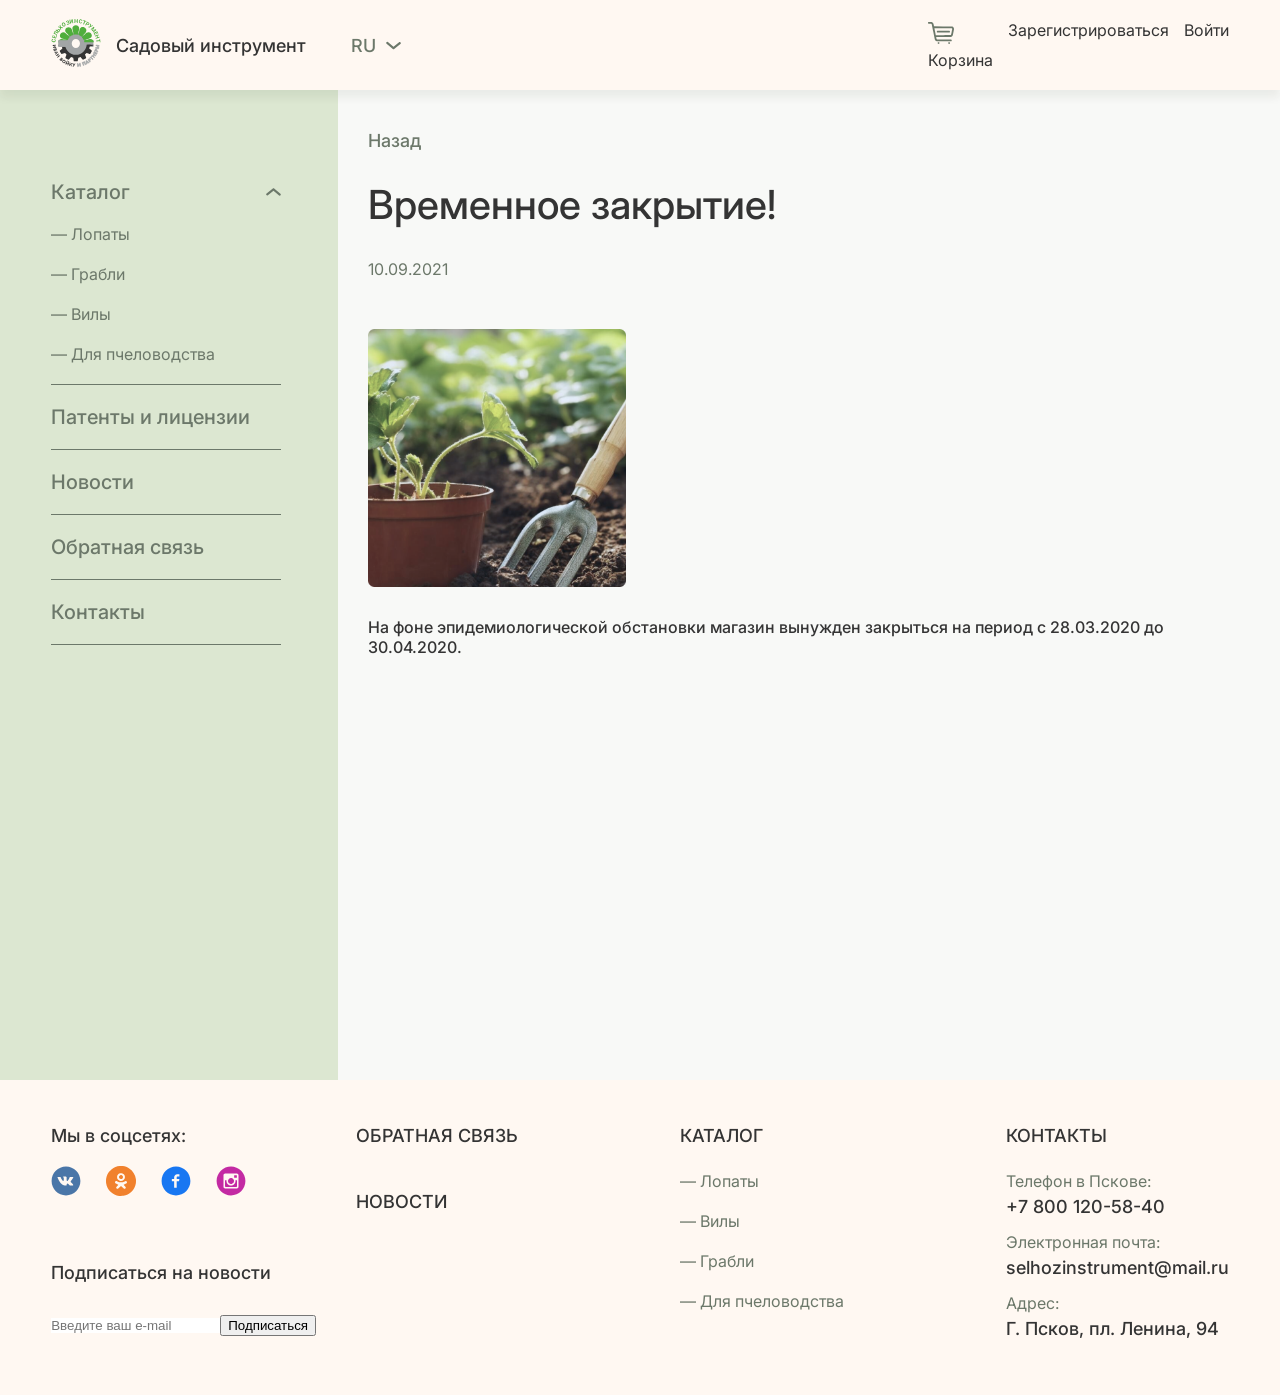
==== one-news.html @ d5352012 "init" ====
<!DOCTYPE html>
<html lang="en">
<head>
  <title>Новость</title>
  <meta charset="utf-8">
  <meta name="viewport" content="width=device-width, initial-scale=1.0">
  <link type="text/css" href = "static/index.css" rel = "stylesheet">
  <link type="text/css" href = "static/one-news/one-news.css" rel = "stylesheet">
</head>
<body>
<div class="wrapper">
  <!--    *******************************************HEADER-->
  <header>
    <div class="header_elements">
      <div class="header_elements-left">
        <div class="logo">
          <a class="link__logo-img" href="" >
            <img class="logo-img" src="static/logo.svg" alt="logo">
          </a>
          <a class="link__logo-name" href="">
            Садовый инструмент
          </a>
        </div>


        <div class="translation">

          <div class="select is-active">
            <div class="translation-language">ru</div>


            <img class="select-header" src="static/Vector.svg" alt="arrow">
            <div class="select-body">
              <div class="select-body-style">
                <div class="select-item">ru</div>
                <div class="select-item">en</div>
                <div class="select-item">de</div>
              </div>
            </div>
          </div>

        </div>
      </div>

      <div class="header_elements-right">
        <a class="basket" href="">
          <img class="basket-img" src="static/shopping-cart.svg" alt="shopping-cart">
          <div class="basket-text">Корзина</div>
        </a>
        <!--                <div class="login-reg-block">-->
        <a class="basket" href="">
          Зарегистрироваться
        </a>
        <a class="basket" href="">
          Войти
        </a>
        <!--                </div>-->
      </div>




    </div>
  </header>


  <div class="main">
    <!--    *******************************************SIDEBAR-->
    <div class="aside">
      <div id="aside-block">

        <div class="asideElement">
          <div class="catalog">
            <a href="" class="aside-link">
              Каталог
            </a>
            <img class="catalog-header" src="static/Vector.svg" alt="arrow" onclick="catalogSelect()">
          </div>
          <div class="catalog-items">
            <a class="catalog-item" href="">— Лопаты</a>
            <a class="catalog-item" href="">— Грабли</a>
            <a class="catalog-item" href="">— Вилы</a>
            <a class="catalog-item" href="">— Для пчеловодства</a>
          </div>
        </div>

        <div class="asideElement">
          <a href="" class="aside-link">
            Патенты и лицензии
          </a>
        </div>

        <div class="asideElement">
          <a href="" class="aside-link">
            Новости
          </a>
        </div>
        <div class="asideElement">
          <a href="" class="aside-link">
            Обратная связь
          </a>
        </div>
        <div class="asideElement">
          <a href="" class="aside-link">
            Контакты
          </a>
        </div>

      </div>
    </div>



    <!--    *******************************************CONTENT-->

    <div class="content" >
      <!--                *******************************************  -->

      <div class="news-bread-crumbs">
        <a href="" class="news-bread-crumb-link">
          Назад
        </a>
      </div>

      <div class="title">
        Временное закрытие!
      </div>

      <div class="one-news-date">
        <p>
          10.09.2021
        </p>
      </div>

      <div class="new-text">
        <img class="one-news-img" src="static/one-news/one-news.png" alt="news-photo">
        <p>
          На фоне эпидемиологической обстановки магазин вынужден закрыться на период с 28.03.2020 до 30.04.2020.
        </p>
      </div>





      </div>




    </div>



    <div class="clear"></div>
  </div>






  <!--    *******************************************FOOTER-->
  <footer>
    <div class="footer-elements">

      <div class="footerElement1">

        <div class="footerElement1_1">
          <div class="social_networks">
            <p>Мы в соцсетях:</p>
            <div class="social-net-Items">
              <a class="social-net-Item" href="" >
                <img class="social-net-img" src="static/vk.svg" alt="vk">
              </a>
              <a class="social-net-Item" href="" >
                <img class="social-net-img" src="static/ok.svg" alt="ok">
              </a>
              <a class="social-net-Item" href="" >
                <img class="social-net-img" src="static/fb.svg" alt="fb">
              </a>
              <a class="social-net-Item" href="" >
                <img class="social-net-img" src="static/inst.svg" alt="inst">
              </a>
            </div>
          </div>

          <div class="linkBlock1">
            <a href="" class="footer_link1">ОБРАТНАЯ СВЯЗЬ</a>
            <a href="" class="footer_link2">НОВОСТИ</a>
          </div>
        </div>

        <div class="followBlock">
          <p>Подписаться на новости</p>
          <div class="newsFollow">
            <input type="email" id="followEmail" name="Follow" placeholder="Введите ваш e-mail">
            <button type="submit" id="followButton">Подписаться
            </button>
          </div>
        </div>
      </div>


      <div class="footerElement2">
        <div class="footer_catalog">
          <a href="" class="footer_link3">
            КАТАЛОГ
          </a>
          <div class="light_catalog-elements">
            <a href="" class="footer_catalog-element">— Лопаты</a>
            <a href="" class="footer_catalog-element">— Вилы</a>
            <a href="" class="footer_catalog-element">— Грабли</a>
            <a href="" class="footer_catalog-element">— Для пчеловодства</a>
          </div>
        </div>
      </div>

      <div class="footerElement3">
        <div class="footer_contacts">
          <a href="" class="footer_link4">Контакты</a>
        </div>
        <div class="footer_contact-elements">
          <div class="contact_element">
            <p class="light_catalog-elements">
              Телефон в Пскове:
            </p>
            <a  href="tel:+78001205840">
              +7 800 120-58-40
            </a>
          </div>
          <div class="contact_element">
            <p class="light_catalog-elements">
              Электронная почта:
            </p>
            <a  href="mailto:selhozinstrument@mail.ru">
              selhozinstrument@mail.ru
            </a>
          </div>
          <div class="contact_element">
            <p class="light_catalog-elements">
              Адрес:
            </p>
            <p>
              Г. Псков, пл. Ленина, 94
            </p>
          </div>

        </div>
      </div>
    </div>
  </footer>
</div>



<script src="static/index.js"></script>
</body>
</html>
---- static/index.css ----
@import url('https://fonts.googleapis.com/css2?family=Inter:wght@300;400;500;600&display=swap');

html,body,div,p,h1,header,nav,aside,footer,a,ul,li,input,form{
    margin:0;padding:0;outline:0;border:0;
}

html {
    scroll-padding-top: 90px;
}

a{
    text-decoration: none;
    color: inherit;
    display: block;
}

.burger-menu, .mobile-icon, .translation-mobile, .footer-mobile {
    display: none;
}

header {
    background:#FFF8F2;
    position: sticky;
    height: 90px;
    top: 0;
    z-index: 100;
    font-family: inter;
    font-weight: 500;
    color: #343434;
    font-size: 18px;
    box-shadow: 0 8px 8px 0 #1c29150f;
}
.header_elements{
    flex-wrap: wrap;
    max-width: 1260px;
    margin: 0 auto;
    padding: 0 4%;
    height: inherit;
    display: flex;
    justify-content: space-between;
    /*grid-template-columns: repeat( auto-fit, minmax(370px, 1fr) );*/
    column-gap: 10px;
    align-items: center;

}
.header_elements-left {
    display: flex;
    flex-direction: row;
    align-items: center;
}
.header_elements-left {
    justify-self: start;
}
.header_elements-right {
    display: flex;
    flex-direction: row;
    column-gap: 15px;
    justify-self: end;
    font-size: 16px;
    font-weight: 400;
}
.right-block-text{
    color: #6C786A;
}

.logo {
    display: flex;
    flex-direction: row;
    column-gap: 15px;
    align-items: center;
}
.link__logo-name {
    white-space: nowrap;
}

.translation{
    text-transform: uppercase;
    color: #6C786A;
    margin-left: 45px;
}
.select {
    position: relative;
    display: flex;
    flex-direction: row;
    column-gap: 10px;
    align-items: center;
}
.select.is-active .select-body{
    display: none;
}
.select-header {
    cursor: pointer;
}
.select-header.active {
    transform: rotate(180deg);
}


.select-body {
    cursor: pointer;
    background-color: #e0dfdf63;
    position: absolute;
    width: 60px;
    border-radius: 6px;
    left: 90%;
    transform: translateX(-50%);
    top: 27px;
    display: block;
}
.select-body-style{
    display: flex;
    flex-direction: column;
    justify-content: center;
    align-items: center;
}
.select-item{
    /*margin: 6px;*/
    /*border-bottom: 1.5px solid rgba(108, 120, 106, 0.5);*/
}
.select-item:hover{
    /*color: #343434;*/
    /*border-bottom: 2px solid #343434;*/
}

.buttonLenguage {
    font-family: inter;
    font-weight: 500;
    color: #6C786A;
    font-size: 18px;
    border: none;
    background: transparent;
    margin: 6px;
    border-bottom: 1.5px solid rgba(108, 120, 106, 0.5);
}

.buttonLenguage:hover {
    color: #343434;
    border-bottom: 2px solid #343434;
}




/*****************************content*/

.wrapper {
    background: linear-gradient(to right, #DCE7D1 30%, #F8F9F7 0);
    font-family: inter;
    font-weight: 500;
    color: #343434;
    font-size: 18px;
}
.main {
    display: flex;
    max-width: 1260px;
    margin: 0 auto;
    padding: 0 4%;
    background: linear-gradient(to right, #DCE7D1 20%, #F8F9F7 0);
}

.content{
    /*background:#cae2c5;*/
    width: 75%;
    float: none;
    display: block;
    padding-left: 30px;
    margin-bottom: 100px;
}


/******************************************** КАТЕГОРИИ ТОВАРОВ */

.title {
    padding: 90px 0 30px;
    font-size: 40px;
    font-weight: 500;
}
.products {
    display: grid;
    grid-template-columns: 1fr 1fr;
    /*grid-template-rows: 1fr 1fr;*/
    /*grid-template-columns: repeat( auto-fit, minmax(300px, 1fr) );*/
    gap: 30px;
}
.product {
    cursor: pointer;
    height: 220px;
    border: 1px solid #E5E5E5;
    padding: 5% 5% 5% 5%;
    display: flex;
    flex-direction: column;
    gap: 10%;
    width: inherit;
    justify-content: flex-end;
    align-items: center;
    background-color: white;
    border-radius: 10px;
    box-shadow: 0 6px 10px 0 #B7CAD033;
    font-size: 20px;

}
.product:hover {
    box-shadow: 0 6px 10px 0 rgba(99, 109, 113, 0.2);
}
.product-img {
    max-width: 170px;
    max-height: 170px;
}
.one-product-art {
    font-size: 14px;
    color: #6C786A;
    font-weight: 400;
}
.more {
    display: flex;
    flex-direction: row;
    gap: 7px;
    flex-wrap: wrap;
}

.one-product-desc {
    font-size: 16px;
    color: #343434;
    font-weight: 400;
}
.one-product-price {
    font-size: 24px;
    color: #343434;
}
/*<!--    ******************************************* СПИСОК ТОВАРОВ-->*/

.products-list {
    display: grid;
    /*grid-template-columns: 1fr 1fr 1fr;*/
    grid-template-columns: repeat( auto-fit, minmax(250px, 1fr) );
    gap: 30px;
}
.one-product {
    cursor: pointer;
    max-width: 446px;
    border: 1px solid #E5E5E5;
    padding: 20px;
    box-sizing: border-box;
    background-color: white;
    box-shadow: 0 6px 10px 0 #B7CAD033;
    border-radius: 10px;
    display: grid;
    flex-direction: column;
    row-gap: 15px;
}
.one-product-img {
    justify-self: center;
    height: 190px;
    width: 190px;
}
.one-product:hover {
    box-shadow: 0 6px 10px 0 rgba(99, 109, 113, 0.2);}

.numb-products {
    margin-bottom: 20px;
}



.scrollGoods {
    margin-top: 30px;
    display: flex;
    flex-wrap: wrap;
    align-items: center;
    flex-direction: row;
    justify-content: space-between;
    gap: 20px;
}
.scroll {
    display: flex;
    align-items: center;
    flex-direction: row;
    justify-content: flex-end;
    column-gap: 10px;
}
.number-page {
    align-items: center;
    column-gap: 10px;
    font-size: 16px;
    color: #6C786A;
    font-weight: 400;
    display: flex;
    flex-direction: row;
}
.this-page {
    display: flex;
    align-items: center;
    justify-content: center;
    height: 40px;
    width: 40px;
    border-radius: 10px;
    background-color: white;
    border: 1px solid #E5E5E5;
}

.showMore {
    background-color: #DCE7D1;
    color: #6C786A;
    border-radius: 5px;
    border: none;
    height: 60px;
    width: 260px;
    font-family: 'Inter';
    font-size: 18px;
    font-weight: 500;
    cursor: pointer;
}
.rightLink, .leftLink {
    display: flex;
    align-items: center;
    justify-content: center;
    height: 40px;
    width: 40px;
    border-radius: 10px;
    background-color: #DCE7D1;

}

.showMore:hover, .rightLink:hover, .leftLink:hover {
    box-shadow: 0 6px 10px 0 #B7CAD033;
    border: 1px solid #E5E5E5;
}





/******************************************Aside*/
.aside{
    float:none;
    position:sticky;
    width: 25%;
    top: 90px;
    background-color: red;
    height:100%;
}
.clear{
    clear:both;
}
#aside-block {
    background:#DCE7D1;
    height: 100vh;
    /*overflow-y: auto;*/
    padding-top: 90px;
    font-size: 20px;
    color: #6C786A;
}
.asideElement:first-child{
    padding-top: 0;
}
.asideElement {
    padding: 20px 0;
    border-bottom: 1.5px solid #6C786A;
    width: 80%;
    display: flex;
    flex-direction: column;
    justify-content: space-between;
}

.catalog-items.catalog-active{
    display: none;
}
.catalog-burger-items.catalog-active{
    display: none;
}

.catalog{
    display: flex;
    flex-direction: row;
    justify-content: space-between;
}
.catalog-header {
    cursor: pointer;
    transform: rotate(180deg);
}
.catalog-burger-header {
    cursor: pointer;
    transform: rotate(180deg);
}
.catalog-header.catalog-header-active {
    transform: rotate(0deg);
}
.catalog-burger-header.catalog-header-active {
    transform: rotate(0deg);
}
.catalog-items {
    font-weight: 400;
    font-size: 16px;
    display: block;
}
.catalog-burger-items {
    font-weight: 400;
    font-size: 16px;
    display: block;
}
.catalog-item {
    width: fit-content;
    padding-top: 20px;
}
.catalog-item:hover, .aside-link:hover {
    color: #343434;
}




/**********************************footer*/
footer{
    background: #FFF8F2;
    min-height: 315px;
    max-height: max-content;
    font-family: inter;
    font-weight: 500;
    color: #343434;
    font-size: 18px;
}
.footer-elements{
    max-width: 1260px;
    margin: 0 auto;
    height: auto;
    padding: 45px 4%;
    display: flex;
    flex-direction: row;
    flex-wrap: wrap;
    gap: 45px;
    align-items: flex-start;
    justify-content: space-between;
}
.footerElement1, .footerElement2, .footerElement3 {

}

/**************************footer element 1*/
.footerElement1 {
    display: flex;
    flex-direction: column;
    row-gap: 50px;
}


.footer_link1, .footer_link2, .footer_link3, .footer_link4 {
    text-transform: uppercase;
}
.footer_link1:hover, .footer_link2:hover, .footer_link3:hover, .footer_link4:hover {
    color: #6C786A;
}
.footerElement1_1 {
    display: flex;
    flex-direction: row;
    column-gap: 110px;
}
.social_networks {
    display: flex;
    flex-direction: column;
    row-gap: 20px;
    width: max-content;
}
.social-net-Items {
    display: flex;
    flex-direction: row;
    column-gap: 25px;
}
.linkBlock1 {
    display: flex;
    flex-direction: column;
    row-gap: 45px;
}

.followBlock {
    display: flex;
    flex-direction: column;
    row-gap: 20px;
}

.newsFollow{
    display: flex;
    align-items: center;
    height: 45px;
    border-radius: 5px;
    box-sizing: content-box;
    background-color: transparent;
    min-width: 300px;
    max-width: 460px;
}
.followEmail, .followButton {
    height: inherit;
    background: transparent;
    border: 2px solid #4FAE3C;
    box-sizing: border-box;
    font-family: inter;
    font-weight: 400;
    font-size: 14px;
}
.followEmail {
    border-start-start-radius: 5px;
    border-end-start-radius: 5px;
    width: 100%;
    padding: 0 10px;
    color: #6C786A;
    background-color: transparent;
}
.followButton {
    border-end-end-radius: 5px;
    border-start-end-radius: 5px;
    width: 150px;
    background-color: #4FAE3C;
    cursor: pointer;
    color: white;
}
.followButton:hover {
    background-color: rgba(101, 222, 76, 0.31);
}


/**************************footer element 2*/
.footer_catalog, .footerElement3 {
    display: flex;
    flex-direction: column;
    row-gap: 25px;
}
.light_catalog-elements {
    display: flex;
    flex-direction: column;
    row-gap: 20px;
    font-size: 16px;
    color: #6C786A;
    font-weight: 400;
}
.footer_catalog-element:hover {
    color: #343434;
}

.footer_contact-elements{
    display: flex;
    flex-direction: column;
    row-gap: 15px;
}
.contact_element{
    display: flex;
    flex-direction: column;
    row-gap: 5px;
}
.contact_element>a:hover{
    color: #6C786A;
}
---- static/one-news/one-news.css ----
.news-bread-crumbs {
    color: #6C786A;
    display: flex;
    flex-direction: row;
    column-gap: 5px;
    position: absolute;
    margin-top: 40px;

}
.news-bread-crumb-link:hover {
    color: #4FAE3C;
}
.news-bread-crumb-space {
    color: #4FAE3C;
}
.one-news-date{
    font-size: 16px;
    color: #6C786A;
    font-weight: 400;
}
.new-text {
    font-size: 16px;
    margin-top: 50px;
    display: flex;
     flex-direction: row;
    flex-wrap: wrap;
    gap: 30px;
}
.one-news-img {
    width: 30%;
    min-width: 200px;
}
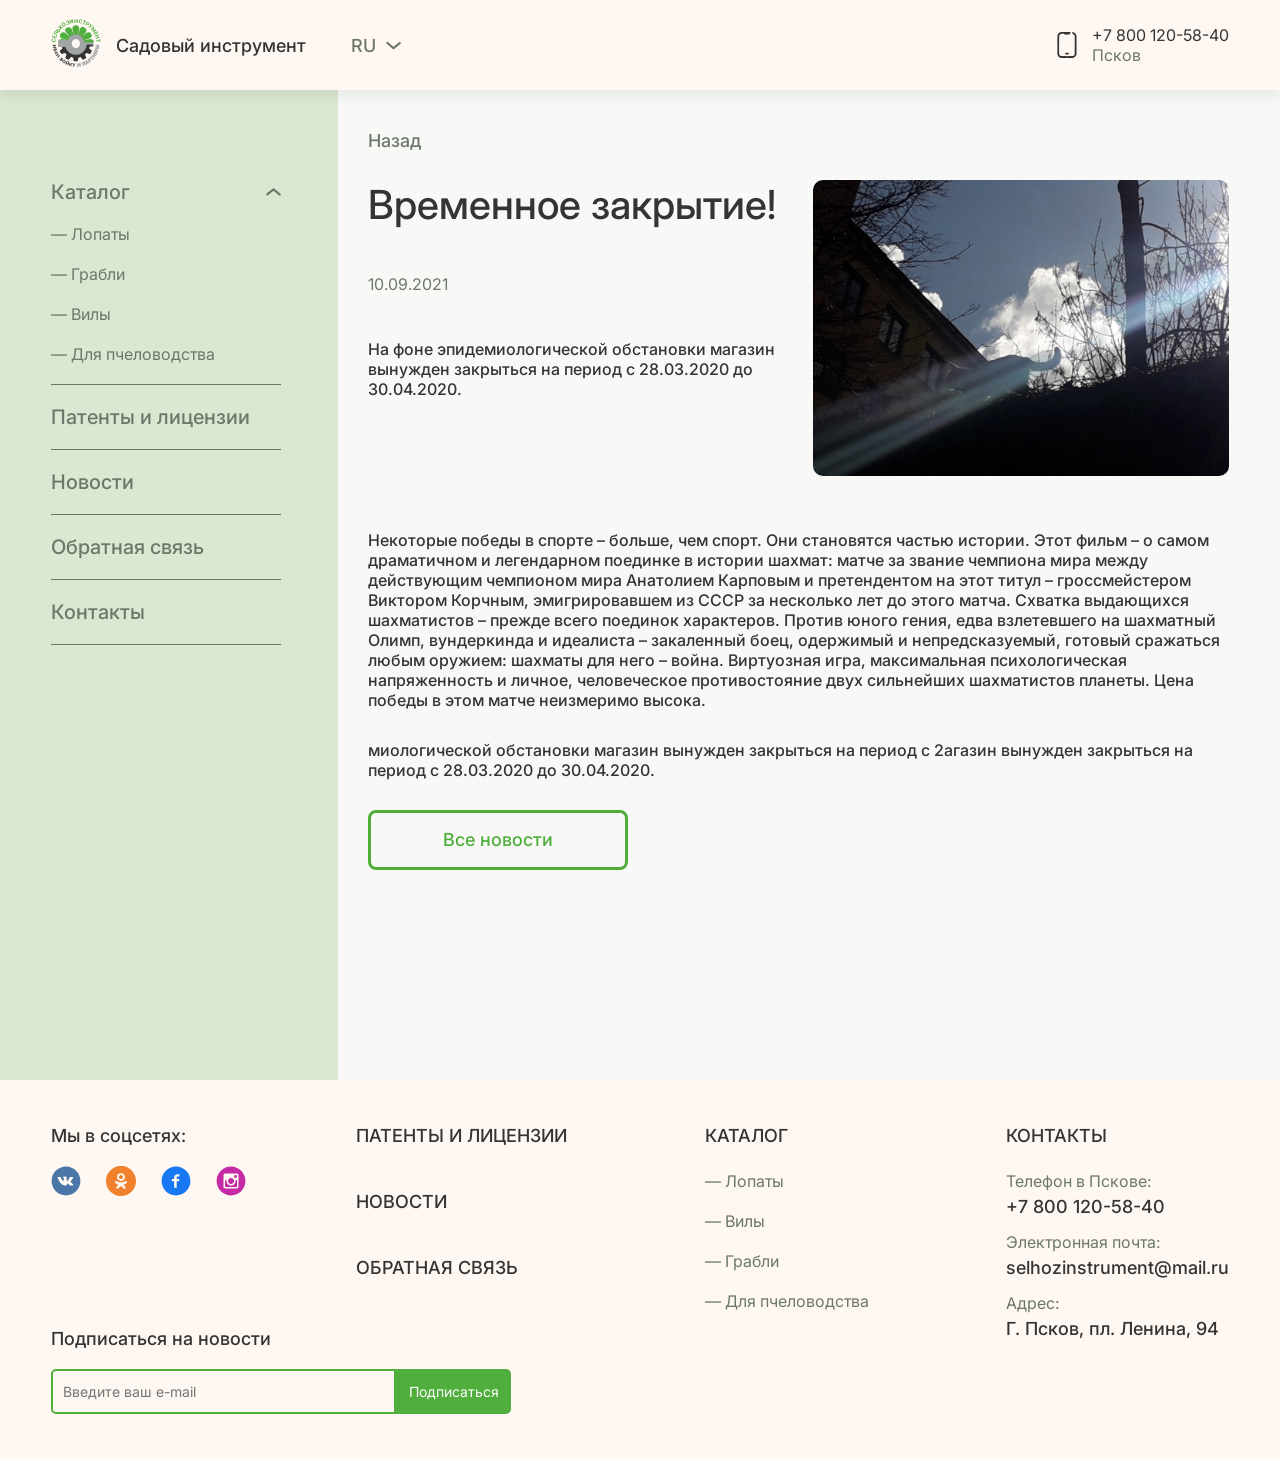
==== commit 8628a2e0: "news" ====
--- a/one-news.html
+++ b/one-news.html
@@ -5,7 +5,9 @@
   <meta charset="utf-8">
   <meta name="viewport" content="width=device-width, initial-scale=1.0">
   <link type="text/css" href = "static/index.css" rel = "stylesheet">
-  <link type="text/css" href = "static/one-news/one-news.css" rel = "stylesheet">
+  <link type="text/css" href = "static/one-news.css" rel = "stylesheet">
+  <link type="text/css" href = "static/adaptability-content.css" rel = "stylesheet">
+  <link type="text/css" href = "static/adaptability.css" rel = "stylesheet">
 </head>
 <body>
 <div class="wrapper">
@@ -24,88 +26,227 @@
 
 
         <div class="translation">
-
           <div class="select is-active">
-            <div class="translation-language">ru</div>
-
-
+            <div class="translation-language">RU</div>
             <img class="select-header" src="static/Vector.svg" alt="arrow">
             <div class="select-body">
               <div class="select-body-style">
-                <div class="select-item">ru</div>
-                <div class="select-item">en</div>
-                <div class="select-item">de</div>
+                <form action="" method="post" class="select-item">
+                  <input name="next" type="hidden" value="">
+                  <select class="custom-select" name="language" style="display: none;">
+                    <option value="">
+                    </option>
+                  </select>
+                  <button type="submit" class="buttonLenguage">RU
+                  </button>
+                </form>
+                <form action="" method="post" class="select-item">
+                  <input name="next" type="hidden" value="">
+                  <select class="custom-select" name="language" style="display: none;">
+                    <option value="">
+                    </option>
+                  </select>
+                  <button type="submit" class="buttonLenguage">EN
+                  </button>
+                </form>
+                <form action="" method="post" class="select-item">
+                  <input name="next" type="hidden" value="">
+                  <select class="custom-select" name="language" style="display: none;">
+                    <option value="">
+                    </option>
+                  </select>
+                  <button type="submit" class="buttonLenguage">DE
+                  </button>
+                </form>
               </div>
             </div>
           </div>
-
-        </div>
+        </div>
+
+
       </div>
 
       <div class="header_elements-right">
-        <a class="basket" href="">
-          <img class="basket-img" src="static/shopping-cart.svg" alt="shopping-cart">
-          <div class="basket-text">Корзина</div>
-        </a>
-        <!--                <div class="login-reg-block">-->
-        <a class="basket" href="">
-          Зарегистрироваться
-        </a>
-        <a class="basket" href="">
-          Войти
-        </a>
-        <!--                </div>-->
-      </div>
-
-
-
-
+        <img src="static/header-phone.svg" alt="phone">
+        <div class="right-block">
+          <a  href="tel:+78001205840">
+            +7 800 120-58-40
+          </a>
+          <p class="right-block-text">Псков</p>
+        </div>
+      </div>
+    </div>
+
+
+    <div class="burger-menu">
+      <div id="burger-menu_button" onclick="openMenu()">
+        <span id="burger-menu_line1"></span>
+        <span id="burger-menu_line2"></span>
+        <span id="burger-menu_line3"></span>
+      </div>
+
+      <nav id="burger-menu_nav">
+        <div class="logo">
+          <a class="link__logo-img" href="" >
+            <img class="logo-img" src="static/logo.svg" alt="logo">
+          </a>
+          <a class="link__logo-name" href="">
+            Садовый инструмент
+          </a>
+        </div>
+
+        <div>
+          <div class="asideElement">
+            <div class="catalog">
+              <a href="#catalog" class="aside-link" onclick="closeMenu()">
+                Каталог
+              </a>
+              <img class="catalog-burger-header" src="static/small-arrow.svg" alt="arrow" onclick="burgerCatalogSelect()">
+            </div>
+            <div class="catalog-burger-items">
+              <a class="catalog-item" href="">— Лопаты</a>
+              <a class="catalog-item" href="">— Грабли</a>
+              <a class="catalog-item" href="">— Вилы</a>
+              <a class="catalog-item" href="">— Для пчеловодства</a>
+            </div>
+          </div>
+
+          <div class="asideElement">
+            <a href="#cert" class="aside-link" onclick="closeMenu()">
+              Патенты и лицензии
+            </a>
+          </div>
+
+          <div class="asideElement">
+            <a href="#news" class="aside-link" onclick="closeMenu()">
+              Новости
+            </a>
+          </div>
+          <div class="asideElement">
+            <a href="#feedback" class="aside-link" onclick="closeMenu()">
+              Обратная связь
+            </a>
+          </div>
+          <div class="asideElement">
+            <a href="#contacts" class="aside-link" onclick="closeMenu()">
+              Контакты
+            </a>
+          </div>
+        </div>
+      </nav>
+    </div>
+
+    <div class="mobile-header-right">
+      <div class="translation-mobile">
+        <div class="m-select m-is-active">
+          <div class="m-translation-language">RU</div>
+          <img class="m-select-header" src="static/small-arrow.svg" alt="arrow">
+          <div class="m-select-body">
+            <div class="m-select-body-style">
+              <form action="" method="post" class="m-select-item">
+                <input name="next" type="hidden" value="">
+                <select class="custom-select" name="language" style="display: none;">
+                  <option value="">
+                  </option>
+                </select>
+                <button type="submit" class="buttonLenguage">RU
+                </button>
+              </form>
+              <form action="" method="post" class="m-select-item">
+                <input name="next" type="hidden" value="">
+                <select class="custom-select" name="language" style="display: none;">
+                  <option value="">
+                  </option>
+                </select>
+                <button type="submit" class="buttonLenguage">EN
+                </button>
+              </form>
+              <form action="" method="post" class="m-select-item">
+                <input name="next" type="hidden" value="">
+                <select class="custom-select" name="language" style="display: none;">
+                  <option value="">
+                  </option>
+                </select>
+                <button type="submit" class="buttonLenguage">DE
+                </button>
+              </form>
+            </div>
+          </div>
+        </div>
+      </div>
+      <a href="tel:+78001205840" class="mobile-icon">
+        <img src="static/mobile-header-phone.svg" alt="tel" class="mobile-header-img">
+      </a>
     </div>
   </header>
 
+  <script>
+    function openMenu() {
+      document.getElementById("burger-menu_button").classList.toggle('active');
+      document.getElementById("burger-menu_line1").classList.toggle('active');
+      document.getElementById("burger-menu_line2").classList.toggle('active');
+      document.getElementById("burger-menu_line3").classList.toggle('active');
+      document.getElementById("burger-menu_nav").classList.toggle('active');
+      document.querySelector("body").classList.toggle('active');
+      document.querySelector("header").classList.toggle('active-mobile-header');
+
+
+    }
+  </script>
+  <script>
+    function closeMenu() {
+      document.getElementById("burger-menu_button").classList.remove('active');
+      document.getElementById("burger-menu_line1").classList.remove('active');
+      document.getElementById("burger-menu_line2").classList.remove('active');
+      document.getElementById("burger-menu_line3").classList.remove('active');
+      document.getElementById("burger-menu_nav").classList.remove('active');
+      document.querySelector("body").classList.toggle('active');
+      document.querySelector("header").classList.remove('active-mobile-header');
+    }
+  </script>
 
   <div class="main">
     <!--    *******************************************SIDEBAR-->
     <div class="aside">
       <div id="aside-block">
-
-        <div class="asideElement">
-          <div class="catalog">
-            <a href="" class="aside-link">
-              Каталог
-            </a>
-            <img class="catalog-header" src="static/Vector.svg" alt="arrow" onclick="catalogSelect()">
-          </div>
-          <div class="catalog-items">
-            <a class="catalog-item" href="">— Лопаты</a>
-            <a class="catalog-item" href="">— Грабли</a>
-            <a class="catalog-item" href="">— Вилы</a>
-            <a class="catalog-item" href="">— Для пчеловодства</a>
-          </div>
-        </div>
-
-        <div class="asideElement">
-          <a href="" class="aside-link">
-            Патенты и лицензии
-          </a>
-        </div>
-
-        <div class="asideElement">
-          <a href="" class="aside-link">
-            Новости
-          </a>
-        </div>
-        <div class="asideElement">
-          <a href="" class="aside-link">
-            Обратная связь
-          </a>
-        </div>
-        <div class="asideElement">
-          <a href="" class="aside-link">
-            Контакты
-          </a>
-        </div>
-
+        <nav>
+          <div class="asideElement">
+            <div class="catalog">
+              <a href="#catalog" class="aside-link">
+                Каталог
+              </a>
+              <img class="catalog-header" src="static/Vector.svg" alt="arrow" onclick="catalogSelect()">
+            </div>
+            <div class="catalog-items">
+              <a class="catalog-item" href="">— Лопаты</a>
+              <a class="catalog-item" href="">— Грабли</a>
+              <a class="catalog-item" href="">— Вилы</a>
+              <a class="catalog-item" href="">— Для пчеловодства</a>
+            </div>
+          </div>
+
+          <div class="asideElement">
+            <a href="#cert" class="aside-link">
+              Патенты и лицензии
+            </a>
+          </div>
+
+          <div class="asideElement">
+            <a href="#news" class="aside-link">
+              Новости
+            </a>
+          </div>
+          <div class="asideElement">
+            <a href="#feedback" class="aside-link">
+              Обратная связь
+            </a>
+          </div>
+          <div class="asideElement">
+            <a href="#contacts" class="aside-link">
+              Контакты
+            </a>
+          </div>
+        </nav>
       </div>
     </div>
 
@@ -122,31 +263,49 @@
         </a>
       </div>
 
-      <div class="title">
-        Временное закрытие!
-      </div>
-
-      <div class="one-news-date">
+      <div class="one-news">
+        <div class="one-news-left">
+          <div class="news-title">
+            Временное закрытие!
+          </div>
+          <div class="one-news-date">
+            <p>
+              10.09.2021
+            </p>
+          </div>
+          <div class="new-text">
+            <p>
+              На фоне эпидемиологической обстановки магазин вынужден закрыться на период с 28.03.2020 до 30.04.2020.
+            </p>
+          </div>
+        </div>
+
+        <div class="one-news-right">
+          <img class="one-news-img" src="static/cat.jpg" alt="news-photo">
+        </div>
+      </div>
+
+      <div class="new-text">
         <p>
-          10.09.2021
+          Некоторые победы в спорте – больше, чем спорт. Они становятся частью истории. Этот фильм – о самом драматичном и легендарном поединке в истории шахмат: матче за звание чемпиона мира между действующим чемпионом мира Анатолием Карповым и претендентом на этот титул – гроссмейстером Виктором Корчным, эмигрировавшем из СССР за несколько лет до этого матча. Схватка выдающихся шахматистов – прежде всего поединок характеров. Против юного гения, едва взлетевшего на шахматный Олимп, вундеркинда и идеалиста – закаленный боец, одержимый и непредсказуемый, готовый сражаться любым оружием: шахматы для него – война. Виртуозная игра, максимальная психологическая напряженность и личное, человеческое противостояние двух сильнейших шахматистов планеты. Цена победы в этом матче неизмеримо высока.
         </p>
-      </div>
-
-      <div class="new-text">
-        <img class="one-news-img" src="static/one-news/one-news.png" alt="news-photo">
         <p>
-          На фоне эпидемиологической обстановки магазин вынужден закрыться на период с 28.03.2020 до 30.04.2020.
+          миологической обстановки магазин вынужден закрыться на период с 2агазин вынужден закрыться на период с 28.03.2020 до 30.04.2020.
         </p>
       </div>
 
-
-
-
-
-      </div>
-
-
-
+      <a href="" class="all-news-link" >
+        Все новости
+      </a>
+
+
+
+
+
+
+
+
+      </div>
 
     </div>
 
@@ -161,65 +320,143 @@
 
 
   <!--    *******************************************FOOTER-->
-  <footer>
-    <div class="footer-elements">
-
-      <div class="footerElement1">
-
-        <div class="footerElement1_1">
-          <div class="social_networks">
-            <p>Мы в соцсетях:</p>
-            <div class="social-net-Items">
-              <a class="social-net-Item" href="" >
-                <img class="social-net-img" src="static/vk.svg" alt="vk">
-              </a>
-              <a class="social-net-Item" href="" >
-                <img class="social-net-img" src="static/ok.svg" alt="ok">
-              </a>
-              <a class="social-net-Item" href="" >
-                <img class="social-net-img" src="static/fb.svg" alt="fb">
-              </a>
-              <a class="social-net-Item" href="" >
-                <img class="social-net-img" src="static/inst.svg" alt="inst">
-              </a>
-            </div>
-          </div>
-
-          <div class="linkBlock1">
-            <a href="" class="footer_link1">ОБРАТНАЯ СВЯЗЬ</a>
-            <a href="" class="footer_link2">НОВОСТИ</a>
-          </div>
-        </div>
-
-        <div class="followBlock">
-          <p>Подписаться на новости</p>
-          <div class="newsFollow">
-            <input type="email" id="followEmail" name="Follow" placeholder="Введите ваш e-mail">
-            <button type="submit" id="followButton">Подписаться
-            </button>
-          </div>
-        </div>
-      </div>
-
-
-      <div class="footerElement2">
-        <div class="footer_catalog">
-          <a href="" class="footer_link3">
-            КАТАЛОГ
-          </a>
-          <div class="light_catalog-elements">
-            <a href="" class="footer_catalog-element">— Лопаты</a>
-            <a href="" class="footer_catalog-element">— Вилы</a>
-            <a href="" class="footer_catalog-element">— Грабли</a>
-            <a href="" class="footer_catalog-element">— Для пчеловодства</a>
-          </div>
-        </div>
-      </div>
-
-      <div class="footerElement3">
-        <div class="footer_contacts">
-          <a href="" class="footer_link4">Контакты</a>
-        </div>
+<footer>
+  <div class="footer-elements">
+    <div class="footerElement1">
+      <div class="footerElement1_1">
+        <div class="social_networks">
+          <p>Мы в соцсетях:</p>
+          <div class="social-net-Items">
+            <a class="social-net-Item" href="" >
+              <img class="social-net-img" src="static/vk.svg" alt="vk">
+            </a>
+            <a class="social-net-Item" href="" >
+              <img class="social-net-img" src="static/ok.svg" alt="ok">
+            </a>
+            <a class="social-net-Item" href="" >
+              <img class="social-net-img" src="static/fb.svg" alt="fb">
+            </a>
+            <a class="social-net-Item" href="" >
+              <img class="social-net-img" src="static/inst.svg" alt="inst">
+            </a>
+          </div>
+        </div>
+
+        <div class="linkBlock1">
+          <a href="#cert" class="footer_link2">Патенты и лицензии</a>
+          <a href="#news" class="footer_link2">НОВОСТИ</a>
+          <a href="#feedback" class="footer_link1">ОБРАТНАЯ СВЯЗЬ</a>
+
+        </div>
+      </div>
+
+      <div class="followBlock">
+        <p>Подписаться на новости</p>
+        <div class="newsFollow">
+          <input type="email" class="followEmail" name="Follow" placeholder="Введите ваш e-mail">
+          <button type="submit" class="followButton">Подписаться
+          </button>
+        </div>
+      </div>
+    </div>
+
+
+    <div class="footerElement2">
+      <div class="footer_catalog">
+        <a href="#catalog" class="footer_link3">
+          КАТАЛОГ
+        </a>
+        <div class="light_catalog-elements">
+          <a href="" class="footer_catalog-element">— Лопаты</a>
+          <a href="" class="footer_catalog-element">— Вилы</a>
+          <a href="" class="footer_catalog-element">— Грабли</a>
+          <a href="" class="footer_catalog-element">— Для пчеловодства</a>
+        </div>
+      </div>
+    </div>
+
+    <div class="footerElement3">
+      <div class="footer_contacts">
+        <a href="#contacts" class="footer_link4">Контакты</a>
+      </div>
+      <div class="footer_contact-elements">
+        <div class="contact_element">
+          <p class="light_catalog-elements">
+            Телефон в Пскове:
+          </p>
+          <a  href="tel:+78001205840">
+            +7 800 120-58-40
+          </a>
+        </div>
+        <div class="contact_element">
+          <p class="light_catalog-elements">
+            Электронная почта:
+          </p>
+          <a  href="mailto:selhozinstrument@mail.ru">
+            selhozinstrument@mail.ru
+          </a>
+        </div>
+        <div class="contact_element">
+          <p class="light_catalog-elements">
+            Адрес:
+          </p>
+          <p>
+            Г. Псков, пл. Ленина, 94
+          </p>
+        </div>
+
+      </div>
+    </div>
+  </div>
+
+  <!----------------------------------------------------- Мобильный футер-->
+  <div class="footer-mobile">
+    <div class="followBlock">
+      <p>Подписаться на новости</p>
+      <div class="newsFollow">
+        <input type="email" class="followEmail" name="Follow" placeholder="Введите ваш e-mail">
+        <button type="submit" class="followButton">Подписаться
+        </button>
+      </div>
+    </div>
+    <div class="social_networks">
+      <p>Мы в соцсетях:</p>
+      <div class="social-net-Items">
+        <a class="social-net-Item" href="" >
+          <img class="social-net-img" src="static/vk.svg" alt="vk">
+        </a>
+        <a class="social-net-Item" href="" >
+          <img class="social-net-img" src="static/ok.svg" alt="ok">
+        </a>
+        <a class="social-net-Item" href="" >
+          <img class="social-net-img" src="static/fb.svg" alt="fb">
+        </a>
+        <a class="social-net-Item" href="" >
+          <img class="social-net-img" src="static/inst.svg" alt="inst">
+        </a>
+      </div>
+    </div>
+
+    <div>
+      <div class="asideElement">
+        <div class="catalog">
+          <a href="#catalog" class="aside-link">
+            Каталог
+          </a>
+          <img class="catalog-header-footer" src="static/small-arrow-2.svg" alt="arrow" onclick="Footer()">
+        </div>
+        <div class="catalog-items-footer">
+          <a class="catalog-item" href="">— Лопаты</a>
+          <a class="catalog-item" href="">— Грабли</a>
+          <a class="catalog-item" href="">— Вилы</a>
+          <a class="catalog-item" href="">— Для пчеловодства</a>
+        </div>
+      </div>
+
+      <div class="asideElement">
+        <a href="#contacts" class="aside-link" >
+          Контакты
+        </a>
         <div class="footer_contact-elements">
           <div class="contact_element">
             <p class="light_catalog-elements">
@@ -245,11 +482,30 @@
               Г. Псков, пл. Ленина, 94
             </p>
           </div>
-
-        </div>
-      </div>
-    </div>
-  </footer>
+        </div>
+      </div>
+
+      <div class="asideElement">
+        <a href="#cert" class="aside-link">
+          Патенты и лицензии
+        </a>
+      </div>
+
+      <div class="asideElement">
+        <a href="#news" class="aside-link" >
+          Новости
+        </a>
+      </div>
+      <div class="asideElement">
+        <a href="#feedback" class="aside-link" >
+          Обратная связь
+        </a>
+      </div>
+    </div>
+  </div>
+
+</footer>
+
 </div>
 
 
--- a/static/index.css
+++ b/static/index.css
@@ -184,14 +184,17 @@
 }
 .product {
     cursor: pointer;
-    height: 220px;
     border: 1px solid #E5E5E5;
     padding: 5% 5% 5% 5%;
     display: flex;
     flex-direction: column;
     gap: 10%;
     width: inherit;
-    justify-content: flex-end;
+    /*justify-content: flex-end;*/
+    /*height: 220px;*/
+
+    justify-content: space-between;
+    height: auto;
     align-items: center;
     background-color: white;
     border-radius: 10px;
@@ -205,6 +208,8 @@
 .product-img {
     max-width: 170px;
     max-height: 170px;
+    width: 100%;
+    height: auto;
 }
 .one-product-art {
     font-size: 14px;
@@ -250,8 +255,10 @@
 }
 .one-product-img {
     justify-self: center;
-    height: 190px;
-    width: 190px;
+    /*height: 190px;*/
+    /*width: 190px;*/
+    height: auto;
+    width: 100%;
 }
 .one-product:hover {
     box-shadow: 0 6px 10px 0 rgba(99, 109, 113, 0.2);}
@@ -354,6 +361,7 @@
     padding-top: 0;
 }
 .asideElement {
+    cursor: pointer;
     padding: 20px 0;
     border-bottom: 1.5px solid #6C786A;
     width: 80%;
@@ -495,6 +503,7 @@
     font-family: inter;
     font-weight: 400;
     font-size: 14px;
+    word-break: break-all;
 }
 .followEmail {
     border-start-start-radius: 5px;
@@ -548,3 +557,9 @@
 .contact_element>a:hover{
     color: #6C786A;
 }
+
+
+
+
+
+
--- a/static/one-news.css
+++ b/static/one-news.css
@@ -0,0 +1,80 @@
+.news-bread-crumbs {
+    color: #6C786A;
+    display: flex;
+    flex-direction: row;
+    column-gap: 5px;
+    position: absolute;
+    margin-top: 40px;
+
+}
+.news-bread-crumb-link:hover {
+    color: #4FAE3C;
+}
+.news-bread-crumb-space {
+    color: #4FAE3C;
+}
+.one-news-date{
+    font-size: 16px;
+    color: #6C786A;
+    font-weight: 400;
+}
+.new-text {
+    word-break: break-word;
+    font-size: 16px;
+    display: flex;
+     flex-direction: row;
+    flex-wrap: wrap;
+    gap: 30px;
+}
+.news-title {
+    font-size: 40px;
+    font-weight: 500;
+}
+.one-news-img {
+    width: 100%;
+    border-radius: 10px;
+}
+.one-news-right {
+    max-width: 446px
+}
+.one-news-left {
+    display: flex;
+    flex-direction: column;
+    gap: 45px;
+}
+.one-news {
+    word-break: break-word;
+    grid-template-columns: 1fr 1fr;
+    display: grid;
+    column-gap: 30px;
+    row-gap: 60px;
+    padding: 90px 0 50px;
+}
+
+
+.all-news-link {
+    margin-top: 30px;
+    display: flex;
+    align-items: center;
+    justify-content: center;
+    box-sizing: border-box;
+    font-weight: 500;
+    font-size: 18px;
+    color: #4FAE3C;
+    font-family: inherit;
+    background-color: transparent;
+    border-radius: 8px;
+    border: 3px solid #4FAE3C;
+    height: auto;
+    min-height: 60px;
+    word-break: break-word;
+    cursor: pointer;
+    width: 260px;
+}
+.all-news-link:hover{
+    box-shadow: 0 6px 10px 0 #B7CAD033;
+    color: rgba(79, 174, 60, 0.86);
+    border-color: rgba(79, 174, 60, 0.86);
+
+
+}
--- a/static/adaptability-content.css
+++ b/static/adaptability-content.css
@@ -0,0 +1,525 @@
+@media screen and (max-width: 991px) {
+
+
+    .title {
+        padding: 65px 0 30px;
+        font-size: 32px;
+    }
+    .one-news {
+        padding: 65px 0 40px;
+        font-size: 32px;
+    }
+    .news-title {
+        font-size: 32px;
+    }
+
+
+/*    Страница выбранного товара*/
+    .product-description {
+        gap: 25px;
+    }
+    .product-title {
+        font-size: 20px;
+    }
+    /*.info-block {*/
+    /*    margin-top: 65px;*/
+    /*}*/
+    .product-info-title {
+        margin-top: 50px;
+    }
+
+    .characters {
+        width: 100%;
+    }
+    .one-news-left {
+        row-gap: 20px;
+    }
+
+    .news-bread-crumbs {
+        margin-top: 30px;
+    }
+
+
+    }
+
+@media screen and (max-width: 793px) {
+        /*----------------------------------------- футер */
+    .footerElement1{
+        width: 100%;
+    }
+    .footerElement1_1 {
+        justify-content: space-between;
+    }
+    .modal-wrap {
+        width: 85%;
+    }
+    .review-Button {
+        font-size: 16px;
+    }
+
+}
+
+@media screen and (max-width: 600px) {
+
+    .content {
+        margin-bottom: 70px;
+    }
+    .title {
+        padding: 45px 0 30px;
+        font-size: 28px;
+    }
+    .one-news {
+        padding: 45px 0 30px;
+        font-size: 28px;
+        grid-template-columns: 1fr;
+        row-gap: 30px;
+    }
+    .news-title {
+        font-size: 28px;
+    }
+    .news-bread-crumbs {
+        font-size: 14px;
+        margin-top: 20px;
+    }
+
+
+
+    /*    ----------------------------------------- Скролл */
+    .showMore{
+        font-size: 16px;
+    }
+    .scrollGoods {
+        justify-content: flex-end;
+    }
+
+    /*    ----------------------------------------- Каталог */
+    .products {
+        display: flex;
+        justify-content: flex-start;
+        height: auto;
+        width: 100%;
+        flex-wrap: nowrap;
+        overflow-x: auto;
+        scroll-snap-type: x mandatory;
+        /*box-shadow: 0 6px 10px 0 #B7CAD033;*/
+        border-radius: 10px;
+        /*border: 1px solid #E5E5E5;*/
+        gap: 20px;
+    }
+
+    .product {
+        /*box-shadow: 0 6px 10px 0 #B7CAD033;*/
+        border-radius: 10px;
+        border: 1px solid #E5E5E5;
+
+        height: auto;
+        width: 60%;
+        flex-shrink: 0;
+        scroll-snap-align:start;
+        scroll-snap-stop: normal;
+        box-sizing: border-box;
+
+        padding: 15px;
+        gap: 10px;
+
+        /*border: 0;*/
+        /*border-radius: 0;*/
+        box-shadow: none;
+        font-size: 18px;
+    }
+
+    .product:hover {
+        box-shadow: none;
+    }
+    .product-img {
+        /*width: 120px;*/
+        /*height: 120px;*/
+
+        width: 100%;
+        height: auto;
+        max-width: 120px;
+        max-height: 120px;
+    }
+
+    /*.products::-webkit-scrollbar {*/
+    /*    height: 8px;*/
+    /*   */
+    /*}*/
+    /*.products::-webkit-scrollbar-track {*/
+    /*    background: transparent;*/
+    /*    border-radius: 4px;*/
+    /*}*/
+    /*.products::-webkit-scrollbar-thumb {*/
+    /*    background: #DFDFDF;*/
+    /*    border-radius: 4px;*/
+    /*    height: 8px;*/
+    /*}*/
+
+
+    /*<!--    ******************************************* СПИСОК ТОВАРОВ-->*/
+    .products-list {
+        display: grid;
+        grid-template-columns: repeat( auto-fit, minmax(150px, 1fr) );
+        gap: 20px;
+    }
+    .one-product {
+        max-width: 600px;
+        row-gap: 10px;
+    }
+    .one-product-img {
+        /*height: 120px;*/
+        /*width: 120px;*/
+    }
+    .one-product:hover {
+        box-shadow: 0 6px 10px 0 rgba(99, 109, 113, 0.2);}
+
+    .one-product-art {
+        font-size: 12px;
+    }
+    .one-product-desc {
+        font-size: 14px;
+    }
+    .one-product-price {
+        font-size: 16px;
+    }
+
+
+
+    /*    -----------------------------------------Новости */
+    .block-all-news {
+        display: grid;
+        grid-template-columns: 1fr;
+        /*grid-template-columns: repeat( auto-fit, minmax(200px, 1fr) );*/
+        row-gap: 30px;
+
+    }
+    .block-news{
+        font-size: 14px;
+        max-width: 600px;
+        display: flex;
+        flex-direction: column;
+        row-gap: 15px;
+    }
+    .block-news-date {
+        font-size: 12px;
+    }
+    .news-img{
+        min-width: 50px;
+    }
+
+
+    /*    ----------------------------------------- Обратная связь */
+    .reg-order-form {
+        width: 100%;
+        display: flex;
+        flex-direction: column;
+        gap: 30px;
+    }
+    .form_comment {
+        resize: vertical;
+    }
+    .reg-orderButton {
+        font-size: 16px;
+        width: 100%;
+    }
+
+
+    /*    -----------------------------------------Контакты */
+    .contact-title {
+        font-size: 16px;
+        word-break: break-word;
+    }
+    .contact-info {
+        font-size: 18px;
+        word-break: break-word;
+    }
+    .contacts-block {
+        row-gap: 30px;
+    }
+
+    /*    +++++++++++++++++++++++++++++++++ выбранный товар */
+    .product-description {
+        gap: 25px;
+    }
+    .product-title {
+        font-size: 16px;
+        word-break: break-word;
+    }
+
+    .product-info-title {
+        margin-top: 50px;
+    }
+    .article {
+        font-size: 14px;
+    }
+    .porod-numb {
+        font-size: 16px;
+    }
+    .product-photos {
+        gap: 20px;
+    }
+    .main-photo {
+
+    }
+    .other-photo {
+        justify-content: flex-start;
+    }
+    .small-photo, .small-video {
+        width: 80px;
+        height: 80px;
+    }
+    .other-photo {
+        gap: 20px;
+    }
+    .bread-crumbs {
+        margin: 45px 0;
+    }
+    .product-block {
+        display: flex;
+        flex-direction: column;
+    }
+    .box_star {
+        flex-wrap: wrap;
+        gap: 10px;
+    }
+    .bread-crumbs{
+        word-break: break-word;
+    }
+
+
+/*  ++++++++++++++  Мобильная версия блоков о товаре */
+
+    .info-block {
+        display: none;
+    }
+    .info-block-mobile {
+        display: block;
+        margin-top: 45px;
+    }
+
+    .mobile-desc-container, .mobile-character-container, .mobile-certif-container, .mobile-extraInfo-container, .mobile-review-container {
+        display: none;
+    }
+    .mobile-desc-container.active, .mobile-character-container.active, .mobile-certif-container.active, .mobile-extraInfo-container.active, .mobile-review-container.active {
+        display: block;
+        margin-top: 20px;
+        font-size: 16px;
+        font-weight: 400;
+    }
+
+    .mobile-desc-arrow, .mobile-character-arrow, .mobile-certif-arrow, .mobile-extraInfo-arrow, .mobile-review-arrow {
+        cursor: pointer;
+        transform: rotate(0deg);
+    }
+    .mobile-desc-arrow.active, .mobile-character-arrow.active, .mobile-character-arrow.active, .mobile-extraInfo-arrow.active, .mobile-extraInfo-arrow.active {
+        transform: rotate(180deg);
+    }
+
+    .mobile-block-title {
+        display: flex;
+        font-weight: 500;
+        flex-direction: row;
+        justify-content: space-between;
+    }
+
+    .characters {
+        gap: 15px;
+    }
+    .character {
+        border-bottom: 0;
+    }
+
+
+    .user-comments{
+        width: 100%;
+    }
+    .user-comment {
+        padding-bottom: 0;
+        padding-top: 45px;
+    }
+    .rating {
+        font-size: 28px;
+        line-height: 0.8;
+    }
+    .comment-info {
+        flex-direction: column;
+        align-items: flex-start;
+    }
+    .rating-block-2 {
+        flex-wrap: wrap;
+        row-gap: 10px;
+        align-items: flex-end;
+    }
+    .rating-text {
+        font-size: 15px;
+    }
+    .rating-numb {
+        font-size: 24px;
+        gap: 10px;
+        margin-bottom: 5px;
+    }
+    .rating-star {
+        height: 24px;
+    }
+
+
+/*    Модальное окно отзыва*/
+    .modal-content {
+        background-color: #F8F9F7;
+        flex-direction: column;
+    }
+    .modal {
+        /*overflow-x: hidden;*/
+    }
+    .modal-wrap {
+        align-items: end;
+        position: relative;
+        width: 100%;
+        height: 100%;
+        margin: 0;
+        border-radius: 0;
+        flex-direction: column-reverse;
+        justify-content: flex-end;
+        padding: 20px 15px;
+        box-sizing: border-box;
+        background: #F8F9F7;
+    }
+    .close-modal {
+        position: absolute;
+    }
+    .modal-img {
+        width: 80px;
+        height: 80px;
+        margin-bottom: 20px;
+        border: 0;
+    }
+    .modal-content {
+        gap: 45px;
+        height: 100%;
+    }
+    .rating {
+        font-size: 45px;
+    }
+    .modal-content-right, .pages {
+        height: 100%;
+    }
+
+    .modal-button {
+        width: 100%;
+    }
+    .pages {
+        display: flex;
+        flex-direction: column;
+        justify-content: space-between;
+    }
+
+
+
+
+/*    one news*/
+
+    .one-news-right {
+        max-width: 100%;
+    }
+    .one-news-left, .one-news {
+        row-gap: 20px;
+    }
+    .all-news-link {
+        width: 100%;
+        font-size: 16px;
+    }
+
+}
+
+@media screen and (max-width: 200px) {
+
+    .title, .news-title {
+        font-size: 18px;
+        word-break: break-word;
+    }
+    .block-news, .one-product, .footer-mobile {
+        word-break: break-word;
+    }
+    .followButton {
+        font-size: 12px;
+    }
+    .products-list {
+        grid-template-columns: 1fr;
+    }
+    .one-product-img {
+        height: auto;
+        width: 100%;
+    }
+    .product-title {
+        font-size: 14px;
+        word-break: break-word;
+    }
+    .products {
+        gap: 15px;
+    }
+    .one-product {
+        padding: 10px;
+    }
+    .mobile-header-right {
+        flex-wrap: wrap;
+        justify-content: center;
+        gap: 10px;
+    }
+    header {
+        flex-wrap: wrap;
+        gap: 10px;
+    }
+    .logo {
+        flex-wrap: wrap;
+    }
+
+
+    .certif {
+        flex-wrap: wrap;
+    }
+    .rating {
+        font-size: 30px;
+        word-break: break-all;
+    }
+    .product-photos, .other-photo{
+        gap: 10px;
+    }
+    .other-photo {
+        padding-bottom: 0;
+    }
+    .small-photo, .small-video {
+        width: 100%;
+        height: auto;
+        max-width: 50px;
+        max-height: 50px;
+    }
+    .product-description {
+        word-break: break-word;
+    }
+    .mobile-block-title,.footer-mobile, .buttonLenguage, .m-select, #burger-menu_nav.active, .catalog, .catalog-burger-items,
+    .porod-numb, .numb-review,
+    .mobile-desc-container.active, .mobile-character-container.active, .mobile-certif-container.active,
+    .mobile-extraInfo-container.active, .mobile-review-container.active, .review-Button, .user-comment, .comment-username, .modal-button, .all-backm
+    .one-news-date {
+        font-size: 14px;
+    }
+    .bread-crumbs {
+        font-size: 12px;
+        margin: 45px 0 30px 0;
+    }
+    .product-description {
+        gap: 15px;
+    }
+    .modal-title {
+        font-size: 16px;
+    }
+
+    .new-text{
+        font-size: 12px;
+    }
+    .all-news-link {
+        font-size: 12px;
+    }
+
+}
+
--- a/static/adaptability.css
+++ b/static/adaptability.css
@@ -0,0 +1,301 @@
+@media screen and (max-width: 991px) {
+
+    html {
+        scroll-padding-top: 65px;
+    }
+
+    .wrapper {
+        background: transparent;
+    }
+
+    .header_elements {
+        display: none;
+    }
+
+    .aside {
+        display: none;
+    }
+
+    .main {
+        background: #F8F9F7;
+    }
+
+    header {
+        height: 65px;
+        padding: 0 4%;
+        display: flex;
+        align-items: center;
+        flex-direction: row;
+        justify-content: space-between;
+    }
+
+    .content {
+        width: 100%;
+        float: none;
+        padding-left: 0;
+        margin-bottom: 100px;
+    }
+
+    .burger-menu {
+        display: block;
+        right: 0;
+        top: 0;
+        position: relative;
+        width: 25px;
+        height: 20px;
+    }
+
+    .mobile-icon, .translation-mobile {
+        display: block;
+    }
+    .mobile-header-right {
+        display: flex;
+        flex-direction: row;
+        column-gap: 35px;
+    }
+
+    /*++++++++++++++ КНОПКА ++++++++++++*/
+    #burger-menu_button {
+        cursor: pointer;
+        width: 100%;
+        height: 100%;
+        display: flex;
+        justify-content: space-around;
+        flex-direction: column;
+        align-items: flex-end;
+        z-index: 30;
+    }
+
+    #burger-menu_line1, #burger-menu_line2, #burger-menu_line3 {
+        height: 2px;
+        background-color: #6C786A;
+        border-radius: 8px;
+    }
+
+    #burger-menu_line1 {
+        width: 100%;
+    }
+
+    #burger-menu_line2 {
+        width: 100%;
+    }
+
+    #burger-menu_line3 {
+        width: 100%;
+    }
+
+
+    /*++++++++++++++ КНОПКА В АКТИВНОМ СОСТОЯНИИ++++++++++++*/
+    #burger-menu_button.active header {
+        position: relative;
+        background-color: #DCE7D1;
+    }
+
+    #burger-menu_line1.active {
+        background-color: #4FAE3C;
+    }
+
+    #burger-menu_line2.active {
+        background-color: #4FAE3C;
+    }
+
+    #burger-menu_line3.active {
+        background-color: #4FAE3C;
+    }
+
+    header.active-mobile-header {
+        background: #DCE7D1;
+    }
+
+
+    /*++++++++++++++ МЕНЮ НАВИГАЦИИ ++++++++++++*/
+    .link__logo-name {
+        width: auto;
+        white-space: normal;
+    }
+    body.active {
+        overflow: hidden;
+    }
+
+    .asideElement {
+        width: 100%;
+    }
+    .catalog-item:hover, .aside-link:hover {
+        color: #6C786A;
+    }
+
+
+    #burger-menu_nav {
+        font-size: 18px;
+        color: #343434;
+        position: fixed;
+        z-index: 20;
+        /*background-color: rgba(24,32,67,1);*/
+        display: flex;
+        flex-direction: column;
+        height: 100%;
+        overflow-y: auto;
+        top: 65px;
+        left: -100%;
+        width: 100%;
+        gap: 35px;
+        transition: 0.5s;
+        padding-top: 20px;
+    }
+
+    #burger-menu_nav.active {
+        left: 0;
+        box-sizing: border-box;
+        padding-left: 4%;
+        padding-right: 4%;
+        background-color: #DCE7D1;
+    }
+
+    .burger-menu_link {
+
+        text-decoration: none;
+        color: white;
+    }
+
+    .burger-menu_link:hover {
+        color: #ACACAC;
+    }
+
+
+
+    /*-------------------------------------- Язык*/
+
+
+    .translation-mobile{
+        text-transform: uppercase;
+        color: #6C786A;
+        display: flex;
+        align-items: center;
+        font-size: 16px;
+    }
+    .m-select {
+        position: relative;
+        display: flex;
+        flex-direction: row;
+        column-gap: 10px;
+        align-items: center;
+    }
+    .m-select.m-is-active .m-select-body{
+        display: none;
+    }
+    .m-select-header {
+        cursor: pointer;
+    }
+    .m-select-header.m-active {
+        transform: rotate(180deg);
+    }
+
+
+    .m-select-body {
+        z-index: 20;
+        cursor: pointer;
+        /*background-color: #e0dfdf63;*/
+        position: absolute;
+        width: 60px;
+        border-radius: 6px;
+        left: 90%;
+        transform: translateX(-50%);
+        top: 27px;
+        display: block;
+    }
+    .m-select-body-style{
+        display: flex;
+        flex-direction: column;
+        justify-content: center;
+        align-items: center;
+    }
+    .m-select-item{
+        /*margin: 6px;*/
+        /*border-bottom: 1.5px solid rgba(108, 120, 106, 0.5);*/
+    }
+    .m-select-item:hover{
+        /*color: #343434;*/
+        /*border-bottom: 2px solid #343434;*/
+    }
+
+    .m-translation-language, .buttonLenguage {
+        font-weight: 400;
+    }
+    .buttonLenguage {
+        font-family: inter;
+        color: #6C786A;
+        font-size: 16px;
+        border: none;
+        background: transparent;
+        margin: 6px;
+        border-bottom: 1.5px solid rgba(108, 120, 106, 0.5);
+    }
+
+    .buttonLenguage:hover {
+        color: #343434;
+        border-bottom: 2px solid #343434;
+    }
+
+
+
+}
+
+@media screen and (max-width: 600px) {
+
+    html {
+        scroll-padding-top: 45px;
+    }
+
+    footer {
+        background: #DCE7D1;
+    }
+    /*    ----------------------------------------- Футер */
+    .footer-elements {
+        display: none;
+    }
+    .footer-mobile {
+        font-size: 16px;
+        display: block;
+        padding: 45px 4%;
+    }
+    .newsFollow {
+        width: 100%;
+        min-width: 100%;
+        max-width: 100%;
+    }
+    .social_networks {
+        margin: 30px 0;
+        width: 100%;
+    }
+    .social-net-Items {
+        flex-wrap: wrap;
+        row-gap: 15px;
+    }
+
+    .catalog-items-footer {
+        display: block;
+    }
+    .catalog-items-footer.catalog-active-footer{
+        display: none;
+    }
+
+    .catalog-header-footer {
+        cursor: pointer;
+        transform: rotate(180deg);
+    }
+    .catalog-header-footer.a {
+        transform: rotate(0deg);
+    }
+    .aside-link {
+        text-transform: uppercase;
+    }
+    .footer_contact-elements {
+        padding-top: 20px;
+    }
+    .asideElement{
+        word-break: break-word;
+    }
+    .page-4.active {
+        width: 100%;
+    }
+}
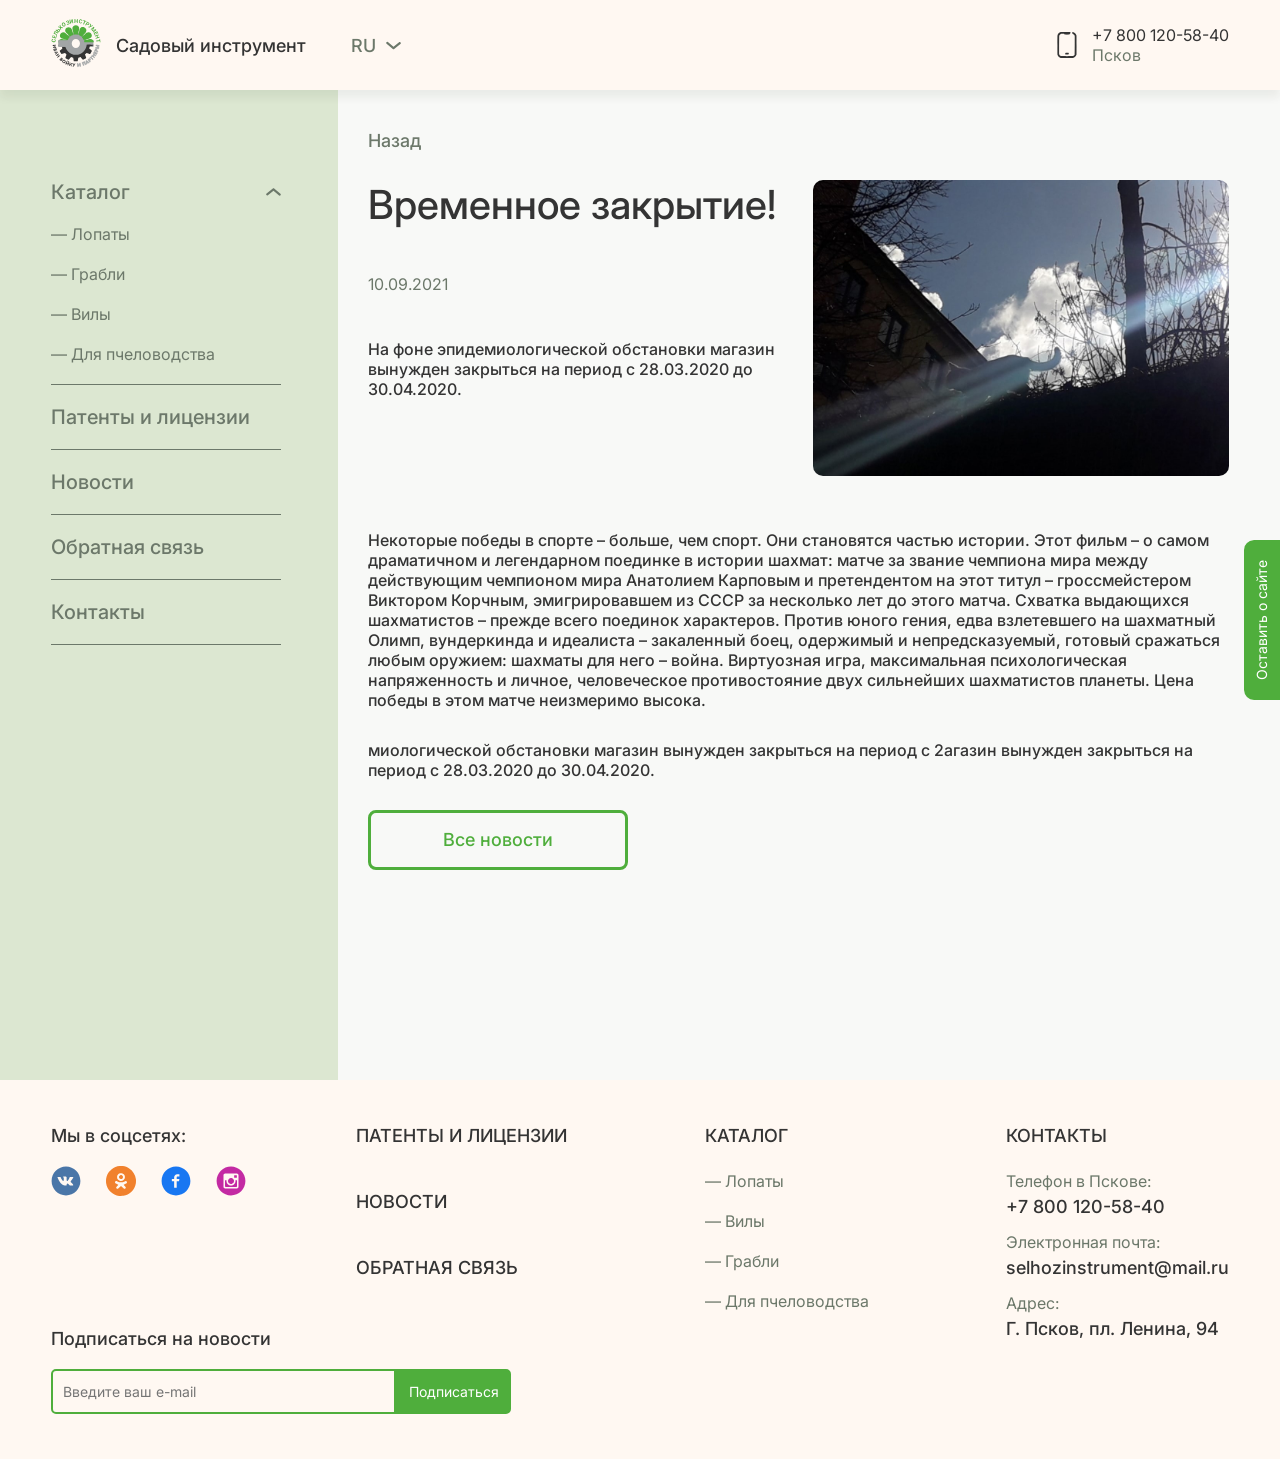
==== commit 5bc2023c: "site feedback" ====
--- a/one-news.html
+++ b/one-news.html
@@ -298,18 +298,12 @@
         Все новости
       </a>
 
-
-
-
-
-
-
-
-      </div>
-
-    </div>
-
-
+      </div>
+    </div>
+
+    <a href="#feedback" class="site-feedback-link">
+    Оставить о сайте
+    </a>
 
     <div class="clear"></div>
   </div>
--- a/static/index.css
+++ b/static/index.css
@@ -191,7 +191,7 @@
     gap: 10%;
     width: inherit;
     /*justify-content: flex-end;*/
-    /*height: 220px;*/
+    /*min-height: 220px;*/
 
     justify-content: space-between;
     height: auto;
@@ -252,6 +252,7 @@
     display: grid;
     flex-direction: column;
     row-gap: 15px;
+    min-height: 305px;
 }
 .one-product-img {
     justify-self: center;
@@ -563,3 +564,54 @@
 
 
 
+.gallery {
+}
+
+.certificates a {
+
+}
+.certificates a img {
+    width: 100%;
+    box-sizing: border-box;
+    border-radius: 10px;
+    max-width: 446px;
+}
+.certificates a p {
+    width: 100%;
+    font-size: 16px;
+    font-weight: 400;
+    word-break: break-word;
+}
+.certificates a p:hover {
+    color: #4FAE3C;
+}
+.certificates a img:hover {
+    transform: scale(1.005);
+}
+
+.site-feedback{
+
+}
+.site-feedback-link {
+    cursor: pointer;
+    height: 160px;
+    background: #4FAE3C;
+    font-size: 14px;
+    color: white;
+    justify-content: center;
+    align-items: center;
+    width: 36px;
+    display: flex;
+    font-weight: 400;
+    border-start-start-radius: 10px;
+    border-start-end-radius: 10px;
+    position: fixed;
+    top: 60%;
+    right: 0;
+    writing-mode: tb-rl;
+    transform:rotate(180deg);
+}
+
+.site-feedback-link:hover {
+    background: rgba(79, 174, 60, 0.86);
+}
--- a/static/adaptability-content.css
+++ b/static/adaptability-content.css
@@ -86,10 +86,20 @@
 
     /*    ----------------------------------------- Скролл */
     .showMore{
-        font-size: 16px;
+        font-size: 14px;
+        width: 210px;
+        height: 50px;
+    }
+    .number-page{
+        font-size: 14px;
+    }
+    .this-page, .leftLink, .rightLink{
+        height: 35px;
+        width: 35px;
     }
     .scrollGoods {
         justify-content: flex-end;
+        gap: 15px;
     }
 
     /*    ----------------------------------------- Каталог */
@@ -194,7 +204,7 @@
 
     }
     .block-news{
-        font-size: 14px;
+        font-size: 16px;
         max-width: 600px;
         display: flex;
         flex-direction: column;
@@ -230,7 +240,7 @@
         word-break: break-word;
     }
     .contact-info {
-        font-size: 18px;
+        font-size: 16px;
         word-break: break-word;
     }
     .contacts-block {
@@ -283,6 +293,7 @@
         gap: 10px;
     }
     .bread-crumbs{
+        font-size: 16px;
         word-break: break-word;
     }
 
@@ -302,9 +313,10 @@
     }
     .mobile-desc-container.active, .mobile-character-container.active, .mobile-certif-container.active, .mobile-extraInfo-container.active, .mobile-review-container.active {
         display: block;
-        margin-top: 20px;
+        padding-bottom: 20px;
         font-size: 16px;
         font-weight: 400;
+
     }
 
     .mobile-desc-arrow, .mobile-character-arrow, .mobile-certif-arrow, .mobile-extraInfo-arrow, .mobile-review-arrow {
@@ -316,6 +328,8 @@
     }
 
     .mobile-block-title {
+        padding: 20px 0;
+        font-size: 16px;
         display: flex;
         font-weight: 500;
         flex-direction: row;
@@ -335,7 +349,13 @@
     }
     .user-comment {
         padding-bottom: 0;
-        padding-top: 45px;
+        padding-top: 20px;
+    }
+    .user-photos {
+        margin-top: 45px;
+    }
+    .other-photo {
+        gap: 15px;
     }
     .rating {
         font-size: 28px;
@@ -428,10 +448,19 @@
         width: 100%;
         font-size: 16px;
     }
+    .certificates a p {
+        font-size: 14px;
+    }
+    .sendFile-text {
+        font-size: 14px;
+    }
+    #sendFile-gallery img {
+        width: 120px;
+    }
 
 }
 
-@media screen and (max-width: 200px) {
+@media screen and (max-width: 220px) {
 
     .title, .news-title {
         font-size: 18px;
@@ -488,8 +517,6 @@
         padding-bottom: 0;
     }
     .small-photo, .small-video {
-        width: 100%;
-        height: auto;
         max-width: 50px;
         max-height: 50px;
     }
@@ -499,8 +526,8 @@
     .mobile-block-title,.footer-mobile, .buttonLenguage, .m-select, #burger-menu_nav.active, .catalog, .catalog-burger-items,
     .porod-numb, .numb-review,
     .mobile-desc-container.active, .mobile-character-container.active, .mobile-certif-container.active,
-    .mobile-extraInfo-container.active, .mobile-review-container.active, .review-Button, .user-comment, .comment-username, .modal-button, .all-backm
-    .one-news-date {
+    .mobile-extraInfo-container.active, .mobile-review-container.active, .review-Button, .user-comment, .comment-username, .modal-button, .all-back,
+    .one-news-date, .block-news, .contact-info {
         font-size: 14px;
     }
     .bread-crumbs {
@@ -520,6 +547,9 @@
     .all-news-link {
         font-size: 12px;
     }
+    .certificates a p {
+        font-size: 14px;
+    }
 
 }
 
--- a/static/adaptability.css
+++ b/static/adaptability.css
@@ -298,4 +298,11 @@
     .page-4.active {
         width: 100%;
     }
+
+    .site-feedback-link {
+        font-size: 12px;
+        width: 30px;
+        height: 120px;
+        top: 55%;
+    }
 }
